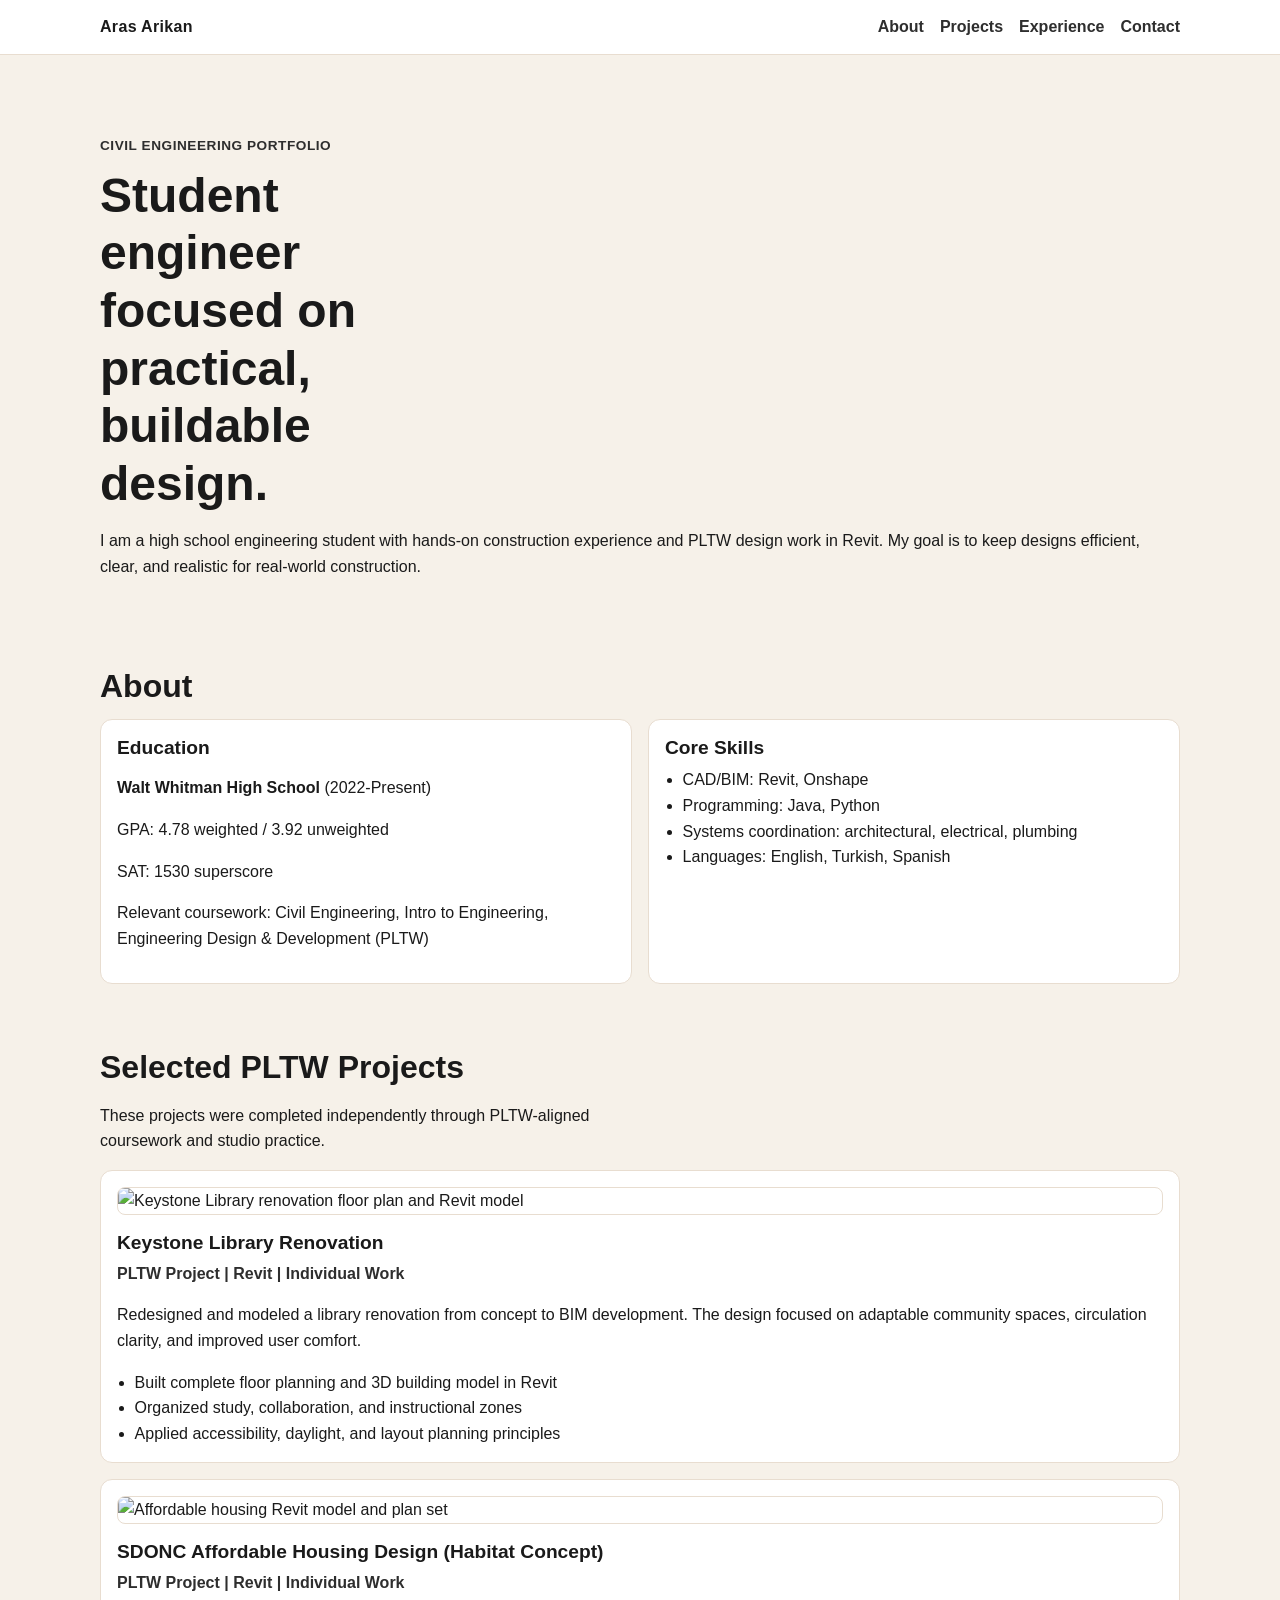
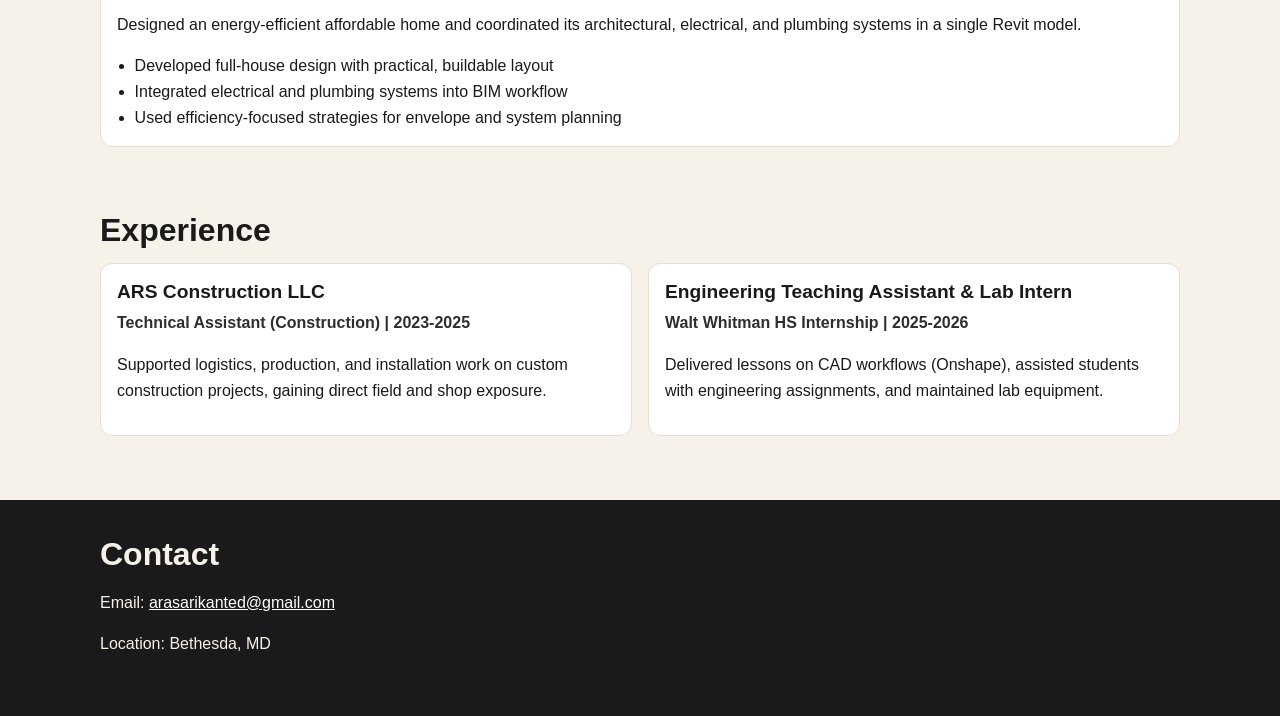
==== index.html @ d99957db "Add files via upload" ====
<!doctype html>
<html lang="en">
  <head>
    <meta charset="UTF-8" />
    <meta name="viewport" content="width=device-width, initial-scale=1.0" />
    <title>Aras Arikan | Civil Engineering Portfolio</title>
    <meta
      name="description"
      content="Civil engineering portfolio of Aras Arikan featuring PLTW design projects, construction experience, and technical skills."
    />
    <link rel="stylesheet" href="styles.css" />
  </head>
  <body>
    <header class="site-header">
      <nav class="nav container">
        <p class="logo">Aras Arikan</p>
        <ul>
          <li><a href="#about">About</a></li>
          <li><a href="#projects">Projects</a></li>
          <li><a href="#experience">Experience</a></li>
          <li><a href="#contact">Contact</a></li>
        </ul>
      </nav>
    </header>

    <main>
      <section class="hero container">
        <p class="eyebrow">Civil Engineering Portfolio</p>
        <h1>Student engineer focused on practical, buildable design.</h1>
        <p>
          I am a high school engineering student with hands-on construction
          experience and PLTW design work in Revit. My goal is to keep designs
          efficient, clear, and realistic for real-world construction.
        </p>
      </section>

      <section id="about" class="section container">
        <h2>About</h2>
        <div class="grid-two">
          <article class="card">
            <h3>Education</h3>
            <p><strong>Walt Whitman High School</strong> (2022-Present)</p>
            <p>GPA: 4.78 weighted / 3.92 unweighted</p>
            <p>SAT: 1530 superscore</p>
            <p>
              Relevant coursework: Civil Engineering, Intro to Engineering,
              Engineering Design &amp; Development (PLTW)
            </p>
          </article>
          <article class="card">
            <h3>Core Skills</h3>
            <ul class="list">
              <li>CAD/BIM: Revit, Onshape</li>
              <li>Programming: Java, Python</li>
              <li>Systems coordination: architectural, electrical, plumbing</li>
              <li>Languages: English, Turkish, Spanish</li>
            </ul>
          </article>
        </div>
      </section>

      <section id="projects" class="section container">
        <h2>Selected PLTW Projects</h2>
        <p class="section-intro">
          These projects were completed independently through PLTW-aligned
          coursework and studio practice.
        </p>

        <article class="project card">
          <div class="project-media">
            <img
              src="https://placehold.co/900x520/f6f1e9/1b1b1b?text=Keystone+Library+Renovation"
              alt="Keystone Library renovation floor plan and Revit model"
            />
          </div>
          <div class="project-body">
            <h3>Keystone Library Renovation</h3>
            <p class="meta">PLTW Project | Revit | Individual Work</p>
            <p>
              Redesigned and modeled a library renovation from concept to BIM
              development. The design focused on adaptable community spaces,
              circulation clarity, and improved user comfort.
            </p>
            <ul class="list">
              <li>Built complete floor planning and 3D building model in Revit</li>
              <li>Organized study, collaboration, and instructional zones</li>
              <li>Applied accessibility, daylight, and layout planning principles</li>
            </ul>
          </div>
        </article>

        <article class="project card">
          <div class="project-media">
            <img
              src="https://placehold.co/900x520/f6f1e9/1b1b1b?text=SDONC+Affordable+Housing+Design"
              alt="Affordable housing Revit model and plan set"
            />
          </div>
          <div class="project-body">
            <h3>SDONC Affordable Housing Design (Habitat Concept)</h3>
            <p class="meta">PLTW Project | Revit | Individual Work</p>
            <p>
              Designed an energy-efficient affordable home and coordinated its
              architectural, electrical, and plumbing systems in a single Revit
              model.
            </p>
            <ul class="list">
              <li>Developed full-house design with practical, buildable layout</li>
              <li>Integrated electrical and plumbing systems into BIM workflow</li>
              <li>Used efficiency-focused strategies for envelope and system planning</li>
            </ul>
          </div>
        </article>
      </section>

      <section id="experience" class="section container">
        <h2>Experience</h2>
        <div class="grid-two">
          <article class="card">
            <h3>ARS Construction LLC</h3>
            <p class="meta">Technical Assistant (Construction) | 2023-2025</p>
            <p>
              Supported logistics, production, and installation work on custom
              construction projects, gaining direct field and shop exposure.
            </p>
          </article>
          <article class="card">
            <h3>Engineering Teaching Assistant &amp; Lab Intern</h3>
            <p class="meta">Walt Whitman HS Internship | 2025-2026</p>
            <p>
              Delivered lessons on CAD workflows (Onshape), assisted students
              with engineering assignments, and maintained lab equipment.
            </p>
          </article>
        </div>
      </section>
    </main>

    <footer id="contact" class="site-footer">
      <div class="container">
        <h2>Contact</h2>
        <p>
          Email:
          <a href="mailto:arasarikanted@gmail.com">arasarikanted@gmail.com</a>
        </p>
        <p>Location: Bethesda, MD</p>
      </div>
    </footer>
  </body>
</html>
---- styles.css ----
:root {
  --beige-100: #f6f1e9;
  --beige-200: #e8ddd0;
  --beige-300: #d2c0ab;
  --ink: #1a1a1a;
  --charcoal: #2e2e2e;
  --white: #ffffff;
}

* {
  box-sizing: border-box;
}

html,
body {
  margin: 0;
  padding: 0;
}

body {
  font-family: "Inter", "Segoe UI", Roboto, Arial, sans-serif;
  line-height: 1.6;
  background: var(--beige-100);
  color: var(--ink);
}

.container {
  width: min(1080px, 92%);
  margin: 0 auto;
}

.site-header {
  background: var(--white);
  border-bottom: 1px solid var(--beige-200);
  position: sticky;
  top: 0;
  z-index: 20;
}

.nav {
  display: flex;
  justify-content: space-between;
  align-items: center;
  gap: 1rem;
  padding: 0.9rem 0;
}

.logo {
  margin: 0;
  font-weight: 700;
  letter-spacing: 0.02em;
}

.nav ul {
  display: flex;
  list-style: none;
  gap: 1rem;
  margin: 0;
  padding: 0;
}

.nav a {
  color: var(--charcoal);
  text-decoration: none;
  font-weight: 600;
}

.nav a:hover {
  text-decoration: underline;
}

.hero {
  padding: 5rem 0 2.5rem;
}

.eyebrow {
  margin: 0;
  color: var(--charcoal);
  font-weight: 700;
  letter-spacing: 0.04em;
  text-transform: uppercase;
  font-size: 0.85rem;
}

h1,
h2,
h3 {
  line-height: 1.2;
  margin-top: 0;
}

h1 {
  font-size: clamp(1.9rem, 4vw, 3rem);
  margin: 0.6rem 0 1rem;
  max-width: 14ch;
}

h2 {
  font-size: clamp(1.4rem, 3vw, 2rem);
  margin-bottom: 0.85rem;
}

h3 {
  font-size: 1.2rem;
  margin-bottom: 0.45rem;
}

.section {
  padding: 2rem 0;
}

.section-intro {
  max-width: 60ch;
}

.grid-two {
  display: grid;
  grid-template-columns: repeat(2, minmax(0, 1fr));
  gap: 1rem;
}

.card {
  background: var(--white);
  border: 1px solid var(--beige-200);
  border-radius: 12px;
  padding: 1rem;
}

.project {
  margin-top: 1rem;
  display: grid;
  gap: 1rem;
}

.project-media img {
  width: 100%;
  border-radius: 8px;
  border: 1px solid var(--beige-200);
  display: block;
}

.meta {
  font-weight: 600;
  color: var(--charcoal);
  margin: 0 0 0.5rem;
}

.list {
  margin: 0.5rem 0 0;
  padding-left: 1.1rem;
}

.site-footer {
  margin-top: 2rem;
  background: var(--ink);
  color: var(--beige-100);
  padding: 2.2rem 0 2.7rem;
}

.site-footer a {
  color: var(--white);
}

@media (max-width: 780px) {
  .nav {
    flex-direction: column;
    align-items: flex-start;
  }

  .grid-two {
    grid-template-columns: 1fr;
  }
}
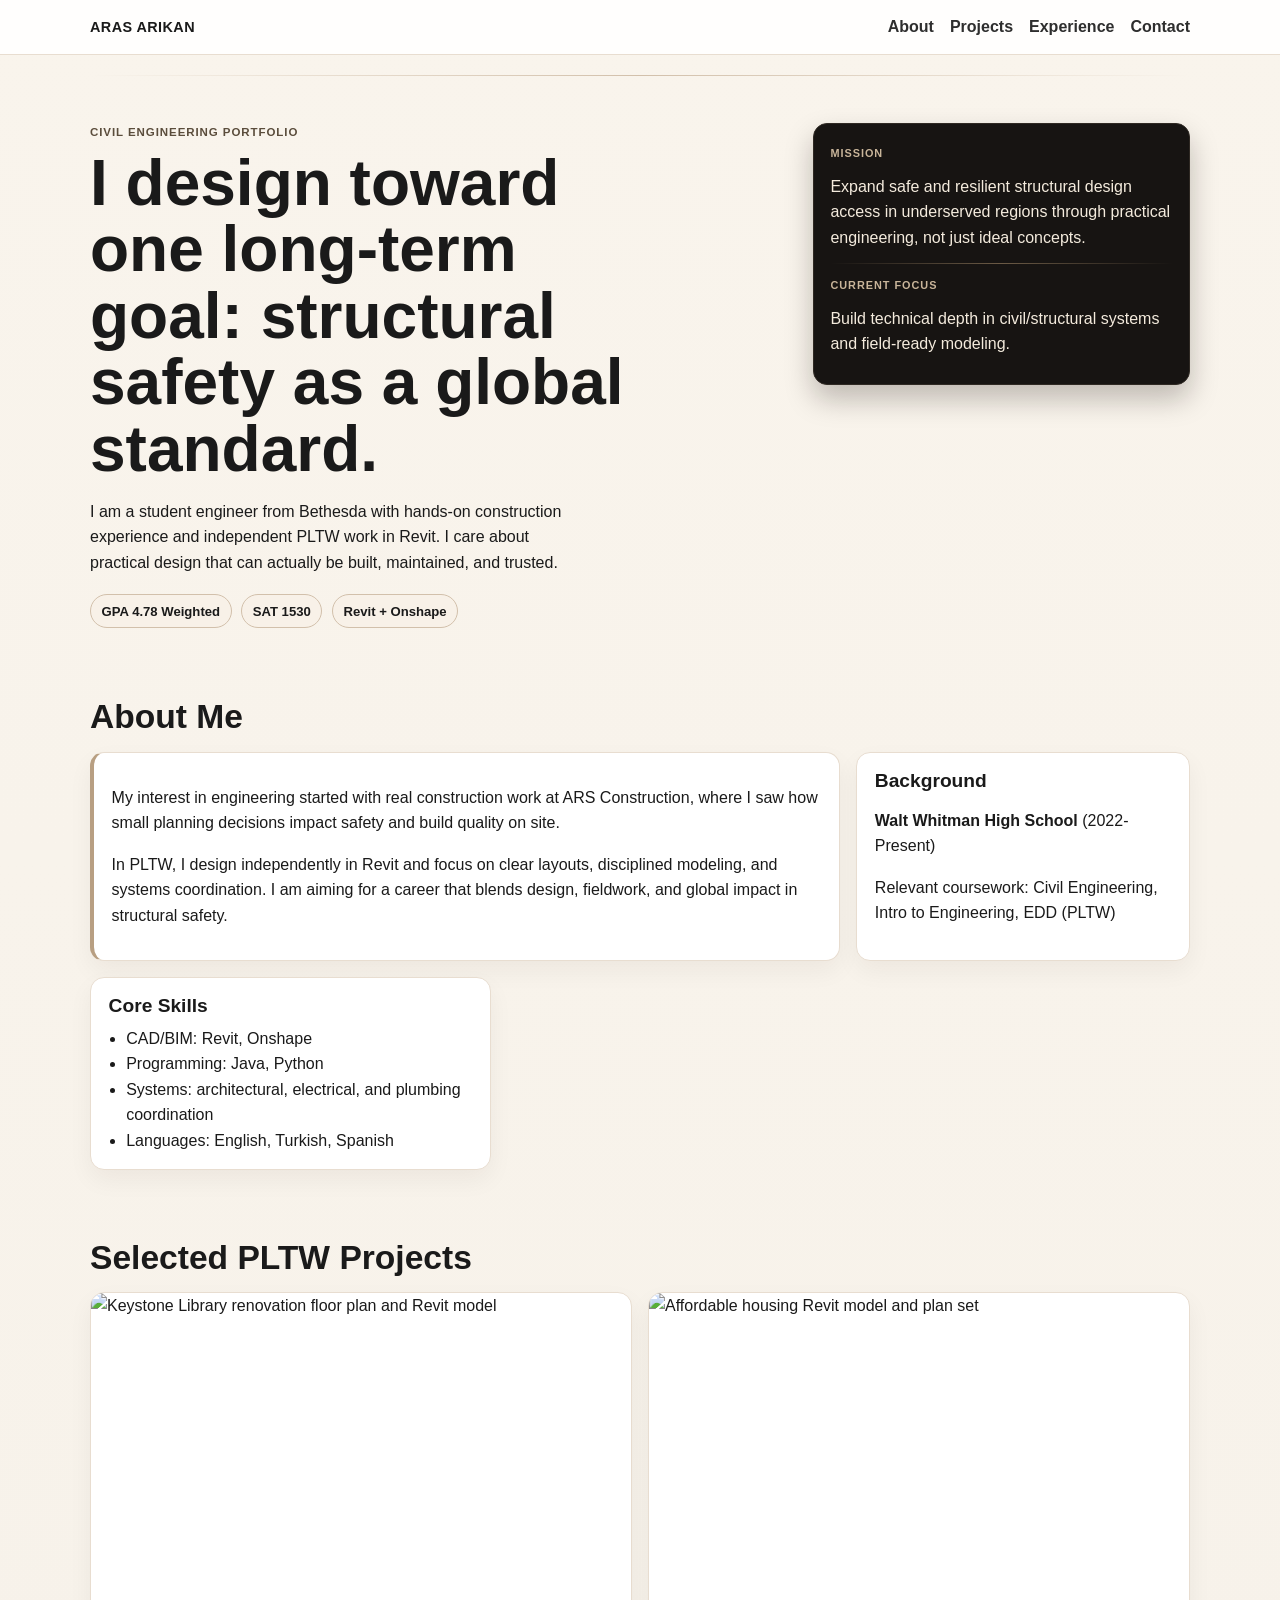
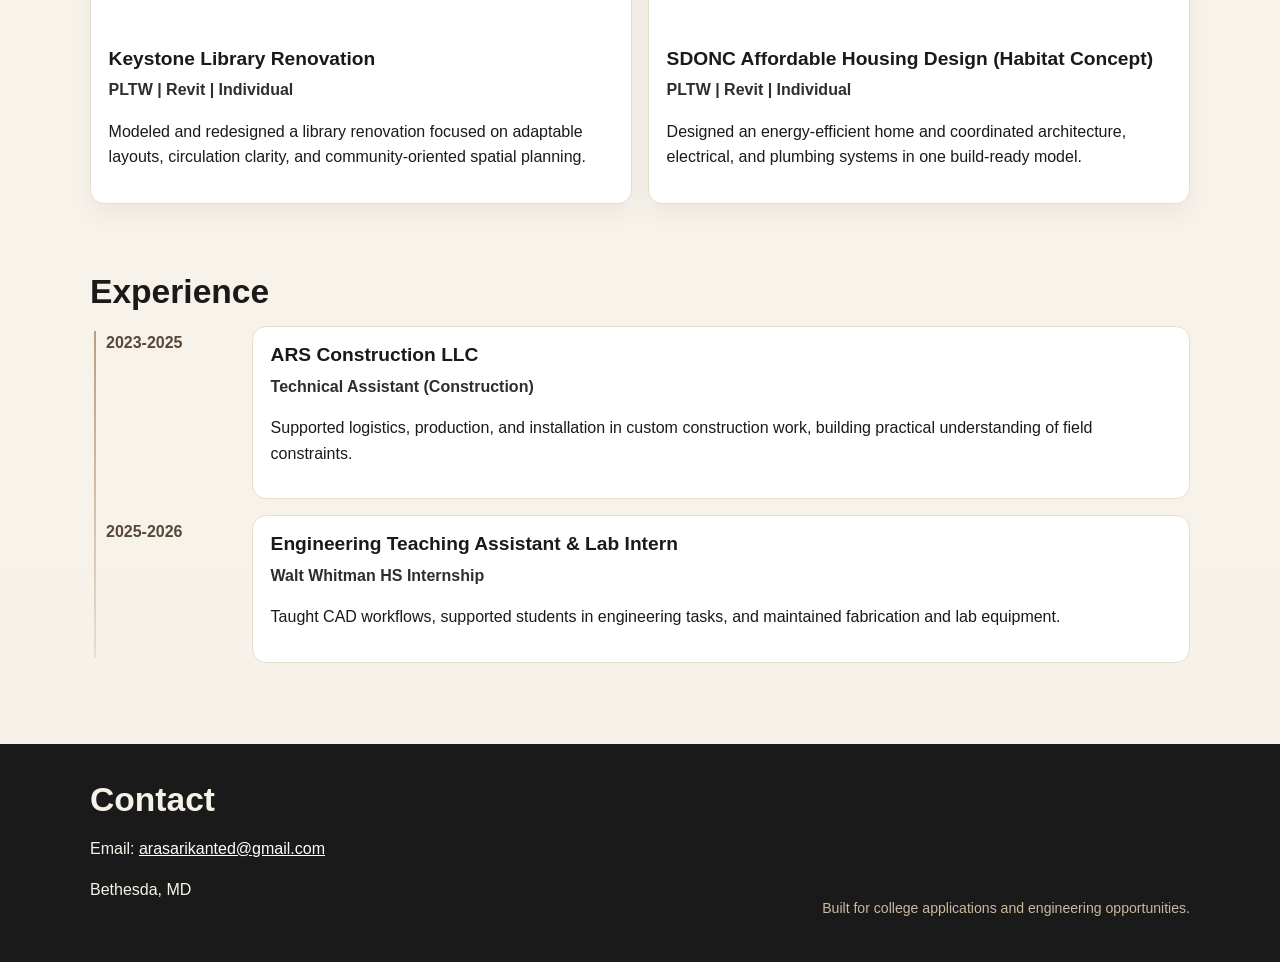
==== commit 94686a60: "Add files via upload" ====
--- a/index.html
+++ b/index.html
@@ -6,7 +6,7 @@
     <title>Aras Arikan | Civil Engineering Portfolio</title>
     <meta
       name="description"
-      content="Civil engineering portfolio of Aras Arikan featuring PLTW design projects, construction experience, and technical skills."
+      content="Civil engineering portfolio of Aras Arikan focused on structural safety, resilient design, and PLTW projects."
     />
     <link rel="stylesheet" href="styles.css" />
   </head>
@@ -25,34 +25,61 @@
 
     <main>
       <section class="hero container">
-        <p class="eyebrow">Civil Engineering Portfolio</p>
-        <h1>Student engineer focused on practical, buildable design.</h1>
-        <p>
-          I am a high school engineering student with hands-on construction
-          experience and PLTW design work in Revit. My goal is to keep designs
-          efficient, clear, and realistic for real-world construction.
-        </p>
+        <div class="hero-grid">
+          <div>
+            <p class="eyebrow">Civil Engineering Portfolio</p>
+            <h1>I design toward one long-term goal: structural safety as a global standard.</h1>
+            <p class="hero-copy">
+              I am a student engineer from Bethesda with hands-on construction
+              experience and independent PLTW work in Revit. I care about
+              practical design that can actually be built, maintained, and trusted.
+            </p>
+            <div class="quick-facts">
+              <span>GPA 4.78 Weighted</span>
+              <span>SAT 1530</span>
+              <span>Revit + Onshape</span>
+            </div>
+          </div>
+          <aside class="mission-panel">
+            <p class="panel-label">Mission</p>
+            <p>
+              Expand safe and resilient structural design access in underserved
+              regions through practical engineering, not just ideal concepts.
+            </p>
+            <div class="mission-line"></div>
+            <p class="panel-label">Current focus</p>
+            <p>Build technical depth in civil/structural systems and field-ready modeling.</p>
+          </aside>
+        </div>
       </section>
 
       <section id="about" class="section container">
-        <h2>About</h2>
-        <div class="grid-two">
+        <h2>About Me</h2>
+        <div class="about-grid">
+          <article class="card about-main">
+            <p>
+              My interest in engineering started with real construction work at
+              ARS Construction, where I saw how small planning decisions impact
+              safety and build quality on site.
+            </p>
+            <p>
+              In PLTW, I design independently in Revit and focus on clear
+              layouts, disciplined modeling, and systems coordination. I am
+              aiming for a career that blends design, fieldwork, and global
+              impact in structural safety.
+            </p>
+          </article>
           <article class="card">
-            <h3>Education</h3>
+            <h3>Background</h3>
             <p><strong>Walt Whitman High School</strong> (2022-Present)</p>
-            <p>GPA: 4.78 weighted / 3.92 unweighted</p>
-            <p>SAT: 1530 superscore</p>
-            <p>
-              Relevant coursework: Civil Engineering, Intro to Engineering,
-              Engineering Design &amp; Development (PLTW)
-            </p>
+            <p>Relevant coursework: Civil Engineering, Intro to Engineering, EDD (PLTW)</p>
           </article>
           <article class="card">
             <h3>Core Skills</h3>
             <ul class="list">
               <li>CAD/BIM: Revit, Onshape</li>
               <li>Programming: Java, Python</li>
-              <li>Systems coordination: architectural, electrical, plumbing</li>
+              <li>Systems: architectural, electrical, and plumbing coordination</li>
               <li>Languages: English, Turkish, Spanish</li>
             </ul>
           </article>
@@ -61,89 +88,80 @@
 
       <section id="projects" class="section container">
         <h2>Selected PLTW Projects</h2>
-        <p class="section-intro">
-          These projects were completed independently through PLTW-aligned
-          coursework and studio practice.
-        </p>
+        <div class="project-grid">
+          <article class="project card">
+            <div class="project-media">
+              <img
+                src="https://placehold.co/900x520/f6f1e9/1b1b1b?text=Keystone+Library+Renovation"
+                alt="Keystone Library renovation floor plan and Revit model"
+              />
+            </div>
+            <div class="project-body">
+              <h3>Keystone Library Renovation</h3>
+              <p class="meta">PLTW | Revit | Individual</p>
+              <p>
+                Modeled and redesigned a library renovation focused on adaptable
+                layouts, circulation clarity, and community-oriented spatial planning.
+              </p>
+            </div>
+          </article>
 
-        <article class="project card">
-          <div class="project-media">
-            <img
-              src="https://placehold.co/900x520/f6f1e9/1b1b1b?text=Keystone+Library+Renovation"
-              alt="Keystone Library renovation floor plan and Revit model"
-            />
-          </div>
-          <div class="project-body">
-            <h3>Keystone Library Renovation</h3>
-            <p class="meta">PLTW Project | Revit | Individual Work</p>
-            <p>
-              Redesigned and modeled a library renovation from concept to BIM
-              development. The design focused on adaptable community spaces,
-              circulation clarity, and improved user comfort.
-            </p>
-            <ul class="list">
-              <li>Built complete floor planning and 3D building model in Revit</li>
-              <li>Organized study, collaboration, and instructional zones</li>
-              <li>Applied accessibility, daylight, and layout planning principles</li>
-            </ul>
-          </div>
-        </article>
-
-        <article class="project card">
-          <div class="project-media">
-            <img
-              src="https://placehold.co/900x520/f6f1e9/1b1b1b?text=SDONC+Affordable+Housing+Design"
-              alt="Affordable housing Revit model and plan set"
-            />
-          </div>
-          <div class="project-body">
-            <h3>SDONC Affordable Housing Design (Habitat Concept)</h3>
-            <p class="meta">PLTW Project | Revit | Individual Work</p>
-            <p>
-              Designed an energy-efficient affordable home and coordinated its
-              architectural, electrical, and plumbing systems in a single Revit
-              model.
-            </p>
-            <ul class="list">
-              <li>Developed full-house design with practical, buildable layout</li>
-              <li>Integrated electrical and plumbing systems into BIM workflow</li>
-              <li>Used efficiency-focused strategies for envelope and system planning</li>
-            </ul>
-          </div>
-        </article>
+          <article class="project card">
+            <div class="project-media">
+              <img
+                src="https://placehold.co/900x520/f6f1e9/1b1b1b?text=SDONC+Affordable+Housing+Design"
+                alt="Affordable housing Revit model and plan set"
+              />
+            </div>
+            <div class="project-body">
+              <h3>SDONC Affordable Housing Design (Habitat Concept)</h3>
+              <p class="meta">PLTW | Revit | Individual</p>
+              <p>
+                Designed an energy-efficient home and coordinated architecture,
+                electrical, and plumbing systems in one build-ready model.
+              </p>
+            </div>
+          </article>
+        </div>
       </section>
 
       <section id="experience" class="section container">
         <h2>Experience</h2>
-        <div class="grid-two">
-          <article class="card">
-            <h3>ARS Construction LLC</h3>
-            <p class="meta">Technical Assistant (Construction) | 2023-2025</p>
-            <p>
-              Supported logistics, production, and installation work on custom
-              construction projects, gaining direct field and shop exposure.
-            </p>
+        <div class="timeline">
+          <article class="timeline-item">
+            <p class="timeline-date">2023-2025</p>
+            <div class="timeline-card">
+              <h3>ARS Construction LLC</h3>
+              <p class="meta">Technical Assistant (Construction)</p>
+              <p>
+                Supported logistics, production, and installation in custom
+                construction work, building practical understanding of field constraints.
+              </p>
+            </div>
           </article>
-          <article class="card">
-            <h3>Engineering Teaching Assistant &amp; Lab Intern</h3>
-            <p class="meta">Walt Whitman HS Internship | 2025-2026</p>
-            <p>
-              Delivered lessons on CAD workflows (Onshape), assisted students
-              with engineering assignments, and maintained lab equipment.
-            </p>
+          <article class="timeline-item">
+            <p class="timeline-date">2025-2026</p>
+            <div class="timeline-card">
+              <h3>Engineering Teaching Assistant &amp; Lab Intern</h3>
+              <p class="meta">Walt Whitman HS Internship</p>
+              <p>
+                Taught CAD workflows, supported students in engineering tasks,
+                and maintained fabrication and lab equipment.
+              </p>
+            </div>
           </article>
         </div>
       </section>
     </main>
 
     <footer id="contact" class="site-footer">
-      <div class="container">
-        <h2>Contact</h2>
-        <p>
-          Email:
-          <a href="mailto:arasarikanted@gmail.com">arasarikanted@gmail.com</a>
-        </p>
-        <p>Location: Bethesda, MD</p>
+      <div class="container footer-row">
+        <div>
+          <h2>Contact</h2>
+          <p>Email: <a href="mailto:arasarikanted@gmail.com">arasarikanted@gmail.com</a></p>
+          <p>Bethesda, MD</p>
+        </div>
+        <p class="footer-note">Built for college applications and engineering opportunities.</p>
       </div>
     </footer>
   </body>
--- a/styles.css
+++ b/styles.css
@@ -2,6 +2,7 @@
   --beige-100: #f6f1e9;
   --beige-200: #e8ddd0;
   --beige-300: #d2c0ab;
+  --beige-400: #b89f82;
   --ink: #1a1a1a;
   --charcoal: #2e2e2e;
   --white: #ffffff;
@@ -20,18 +21,19 @@
 body {
   font-family: "Inter", "Segoe UI", Roboto, Arial, sans-serif;
   line-height: 1.6;
-  background: var(--beige-100);
+  background: linear-gradient(180deg, #f9f4ec 0%, var(--beige-100) 100%);
   color: var(--ink);
 }
 
 .container {
-  width: min(1080px, 92%);
+  width: min(1100px, 92%);
   margin: 0 auto;
 }
 
 .site-header {
-  background: var(--white);
+  background: rgba(255, 255, 255, 0.88);
   border-bottom: 1px solid var(--beige-200);
+  backdrop-filter: blur(8px);
   position: sticky;
   top: 0;
   z-index: 20;
@@ -48,7 +50,9 @@
 .logo {
   margin: 0;
   font-weight: 700;
-  letter-spacing: 0.02em;
+  letter-spacing: 0.03em;
+  text-transform: uppercase;
+  font-size: 0.9rem;
 }
 
 .nav ul {
@@ -70,16 +74,33 @@
 }
 
 .hero {
-  padding: 5rem 0 2.5rem;
+  padding: 4.2rem 0 2.2rem;
+  position: relative;
+}
+
+.hero-grid {
+  display: grid;
+  grid-template-columns: 1.3fr 0.7fr;
+  gap: 1.5rem;
+  align-items: start;
+}
+
+.hero::before {
+  content: "";
+  position: absolute;
+  inset: 1.2rem 0 auto;
+  height: 1px;
+  background: linear-gradient(to right, transparent, var(--beige-300), transparent);
+  pointer-events: none;
 }
 
 .eyebrow {
   margin: 0;
-  color: var(--charcoal);
+  color: #5b4d3c;
   font-weight: 700;
-  letter-spacing: 0.04em;
+  letter-spacing: 0.08em;
   text-transform: uppercase;
-  font-size: 0.85rem;
+  font-size: 0.72rem;
 }
 
 h1,
@@ -90,14 +111,15 @@
 }
 
 h1 {
-  font-size: clamp(1.9rem, 4vw, 3rem);
-  margin: 0.6rem 0 1rem;
-  max-width: 14ch;
+  font-size: clamp(2rem, 5.4vw, 4rem);
+  margin: 0.55rem 0 1rem;
+  max-width: 16ch;
+  line-height: 1.04;
 }
 
 h2 {
-  font-size: clamp(1.4rem, 3vw, 2rem);
-  margin-bottom: 0.85rem;
+  font-size: clamp(1.5rem, 3vw, 2.1rem);
+  margin-bottom: 0.9rem;
 }
 
 h3 {
@@ -105,38 +127,109 @@
   margin-bottom: 0.45rem;
 }
 
+.hero-copy {
+  max-width: 56ch;
+}
+
+.quick-facts {
+  display: flex;
+  gap: 0.6rem;
+  flex-wrap: wrap;
+  margin-top: 1.2rem;
+}
+
+.quick-facts span {
+  border: 1px solid var(--beige-300);
+  background: #f8f1e8;
+  border-radius: 999px;
+  padding: 0.33rem 0.66rem;
+  font-size: 0.82rem;
+  font-weight: 600;
+}
+
+.mission-panel {
+  background: #171412;
+  color: #f4ebdd;
+  border-radius: 14px;
+  padding: 1rem;
+  border: 1px solid #2f2923;
+  box-shadow: 0 14px 28px rgba(20, 10, 6, 0.25);
+}
+
+.panel-label {
+  text-transform: uppercase;
+  letter-spacing: 0.09em;
+  font-size: 0.68rem;
+  color: #c9b59a;
+  margin: 0;
+  font-weight: 700;
+}
+
+.mission-panel p {
+  margin: 0.35rem 0 0.7rem;
+}
+
+.mission-line {
+  height: 1px;
+  margin: 0.8rem 0;
+  background: linear-gradient(to right, transparent, #6b5a45, transparent);
+}
+
 .section {
-  padding: 2rem 0;
+  padding: 2.1rem 0;
 }
 
 .section-intro {
   max-width: 60ch;
 }
 
-.grid-two {
+.about-grid {
   display: grid;
-  grid-template-columns: repeat(2, minmax(0, 1fr));
+  grid-template-columns: 1.2fr 1fr 1fr;
   gap: 1rem;
 }
 
 .card {
   background: var(--white);
   border: 1px solid var(--beige-200);
-  border-radius: 12px;
-  padding: 1rem;
+  border-radius: 14px;
+  padding: 1rem 1.1rem;
+  box-shadow: 0 10px 24px rgba(35, 22, 10, 0.05);
+}
+
+.about-main {
+  grid-column: span 2;
+  border-left: 4px solid var(--beige-400);
+}
+
+.project-grid {
+  display: grid;
+  grid-template-columns: repeat(2, minmax(0, 1fr));
+  gap: 1rem;
 }
 
 .project {
-  margin-top: 1rem;
-  display: grid;
-  gap: 1rem;
+  padding: 0;
+  overflow: hidden;
+  transition: transform 0.22s ease, box-shadow 0.22s ease;
+}
+
+.project:hover {
+  transform: translateY(-4px);
+  box-shadow: 0 14px 28px rgba(30, 15, 8, 0.12);
 }
 
 .project-media img {
   width: 100%;
-  border-radius: 8px;
-  border: 1px solid var(--beige-200);
+  border-radius: 0;
+  border: 0;
+  aspect-ratio: 16 / 10;
+  object-fit: cover;
   display: block;
+}
+
+.project-body {
+  padding: 1rem 1.1rem 1.1rem;
 }
 
 .meta {
@@ -148,6 +241,41 @@
 .list {
   margin: 0.5rem 0 0;
   padding-left: 1.1rem;
+}
+
+.timeline {
+  position: relative;
+  padding-left: 1rem;
+}
+
+.timeline::before {
+  content: "";
+  position: absolute;
+  left: 0.25rem;
+  top: 0.3rem;
+  bottom: 0.3rem;
+  width: 2px;
+  background: linear-gradient(to bottom, var(--beige-400), var(--beige-200));
+}
+
+.timeline-item {
+  display: grid;
+  grid-template-columns: 130px 1fr;
+  gap: 1rem;
+  margin-bottom: 1rem;
+}
+
+.timeline-date {
+  margin: 0.2rem 0 0;
+  font-weight: 700;
+  color: #584837;
+}
+
+.timeline-card {
+  background: var(--white);
+  border: 1px solid var(--beige-200);
+  border-radius: 14px;
+  padding: 1rem 1.1rem;
 }
 
 .site-footer {
@@ -161,13 +289,45 @@
   color: var(--white);
 }
 
+.footer-row {
+  display: flex;
+  justify-content: space-between;
+  gap: 1rem;
+  align-items: end;
+}
+
+.footer-note {
+  color: #cbb89f;
+  margin: 0;
+  font-size: 0.88rem;
+}
+
 @media (max-width: 780px) {
   .nav {
     flex-direction: column;
     align-items: flex-start;
   }
 
-  .grid-two {
+  .hero-grid {
     grid-template-columns: 1fr;
   }
-}
+
+  .about-grid,
+  .project-grid {
+    grid-template-columns: 1fr;
+  }
+
+  .about-main {
+    grid-column: span 1;
+  }
+
+  .timeline-item {
+    grid-template-columns: 1fr;
+    gap: 0.5rem;
+  }
+
+  .footer-row {
+    flex-direction: column;
+    align-items: flex-start;
+  }
+}
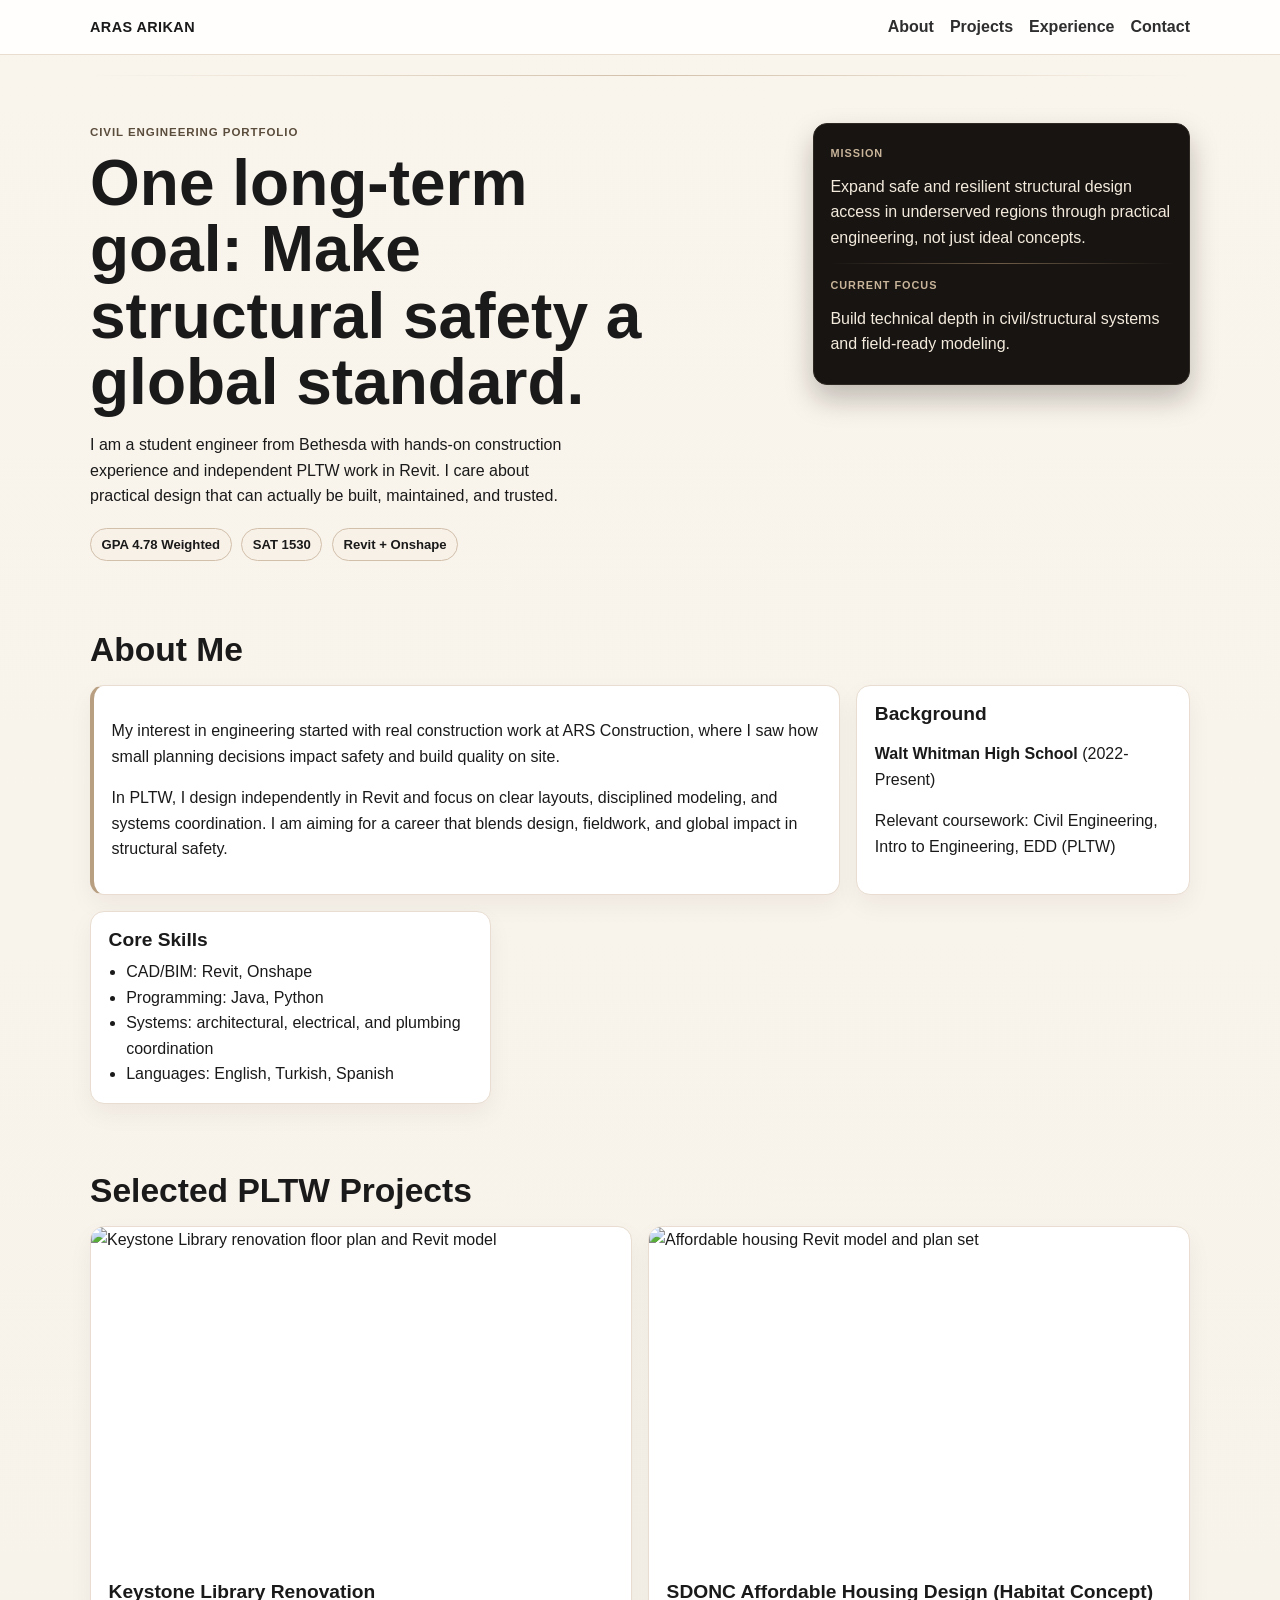
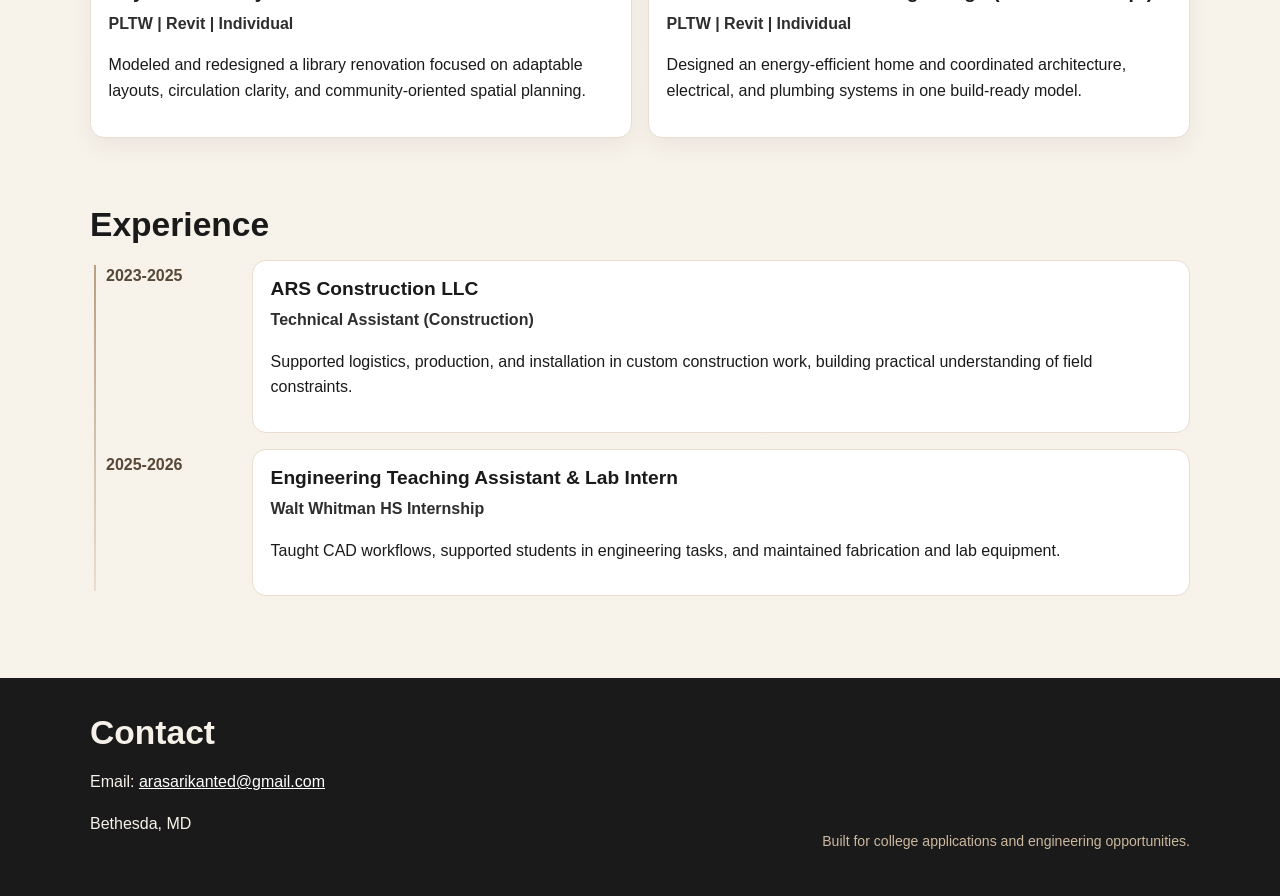
==== commit 7dbbdf5b: "Update index.html" ====
--- a/index.html
+++ b/index.html
@@ -28,7 +28,7 @@
         <div class="hero-grid">
           <div>
             <p class="eyebrow">Civil Engineering Portfolio</p>
-            <h1>I design toward one long-term goal: structural safety as a global standard.</h1>
+            <h1>One long-term goal: Make structural safety a global standard.</h1>
             <p class="hero-copy">
               I am a student engineer from Bethesda with hands-on construction
               experience and independent PLTW work in Revit. I care about
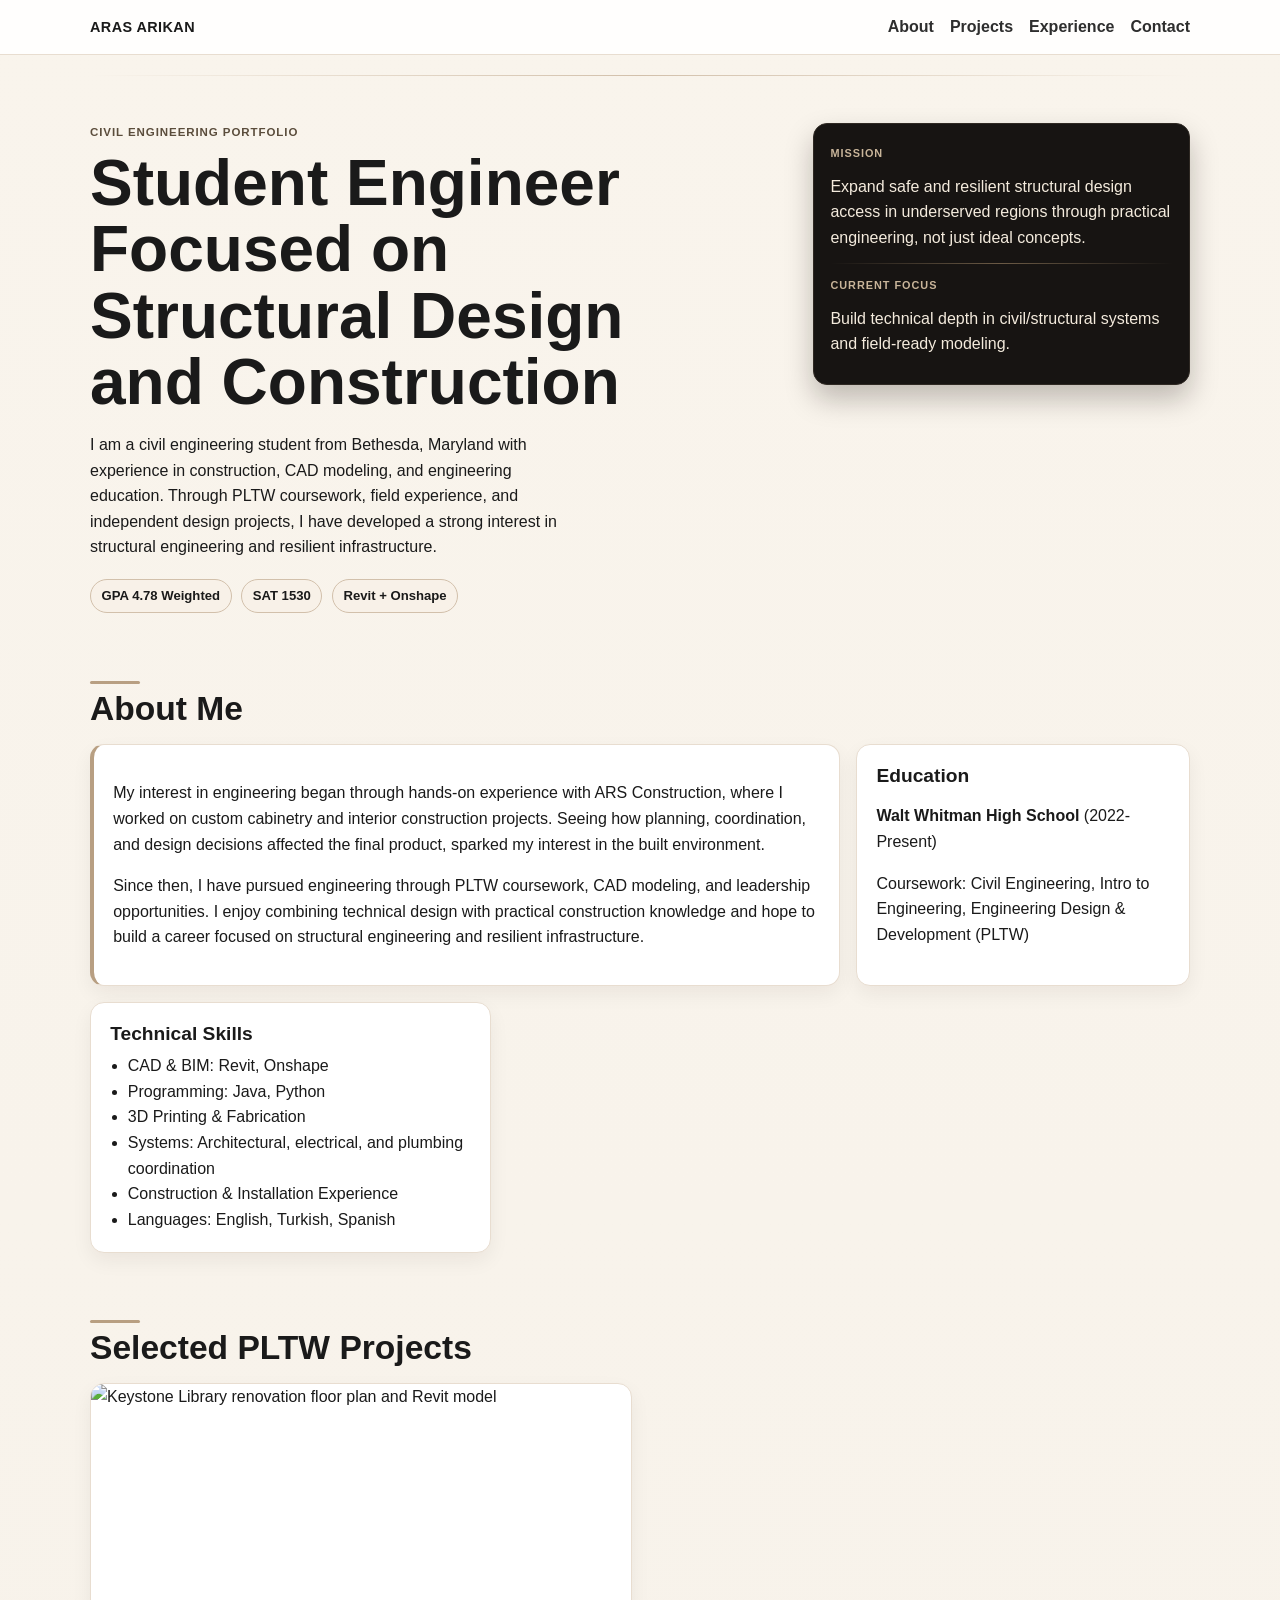
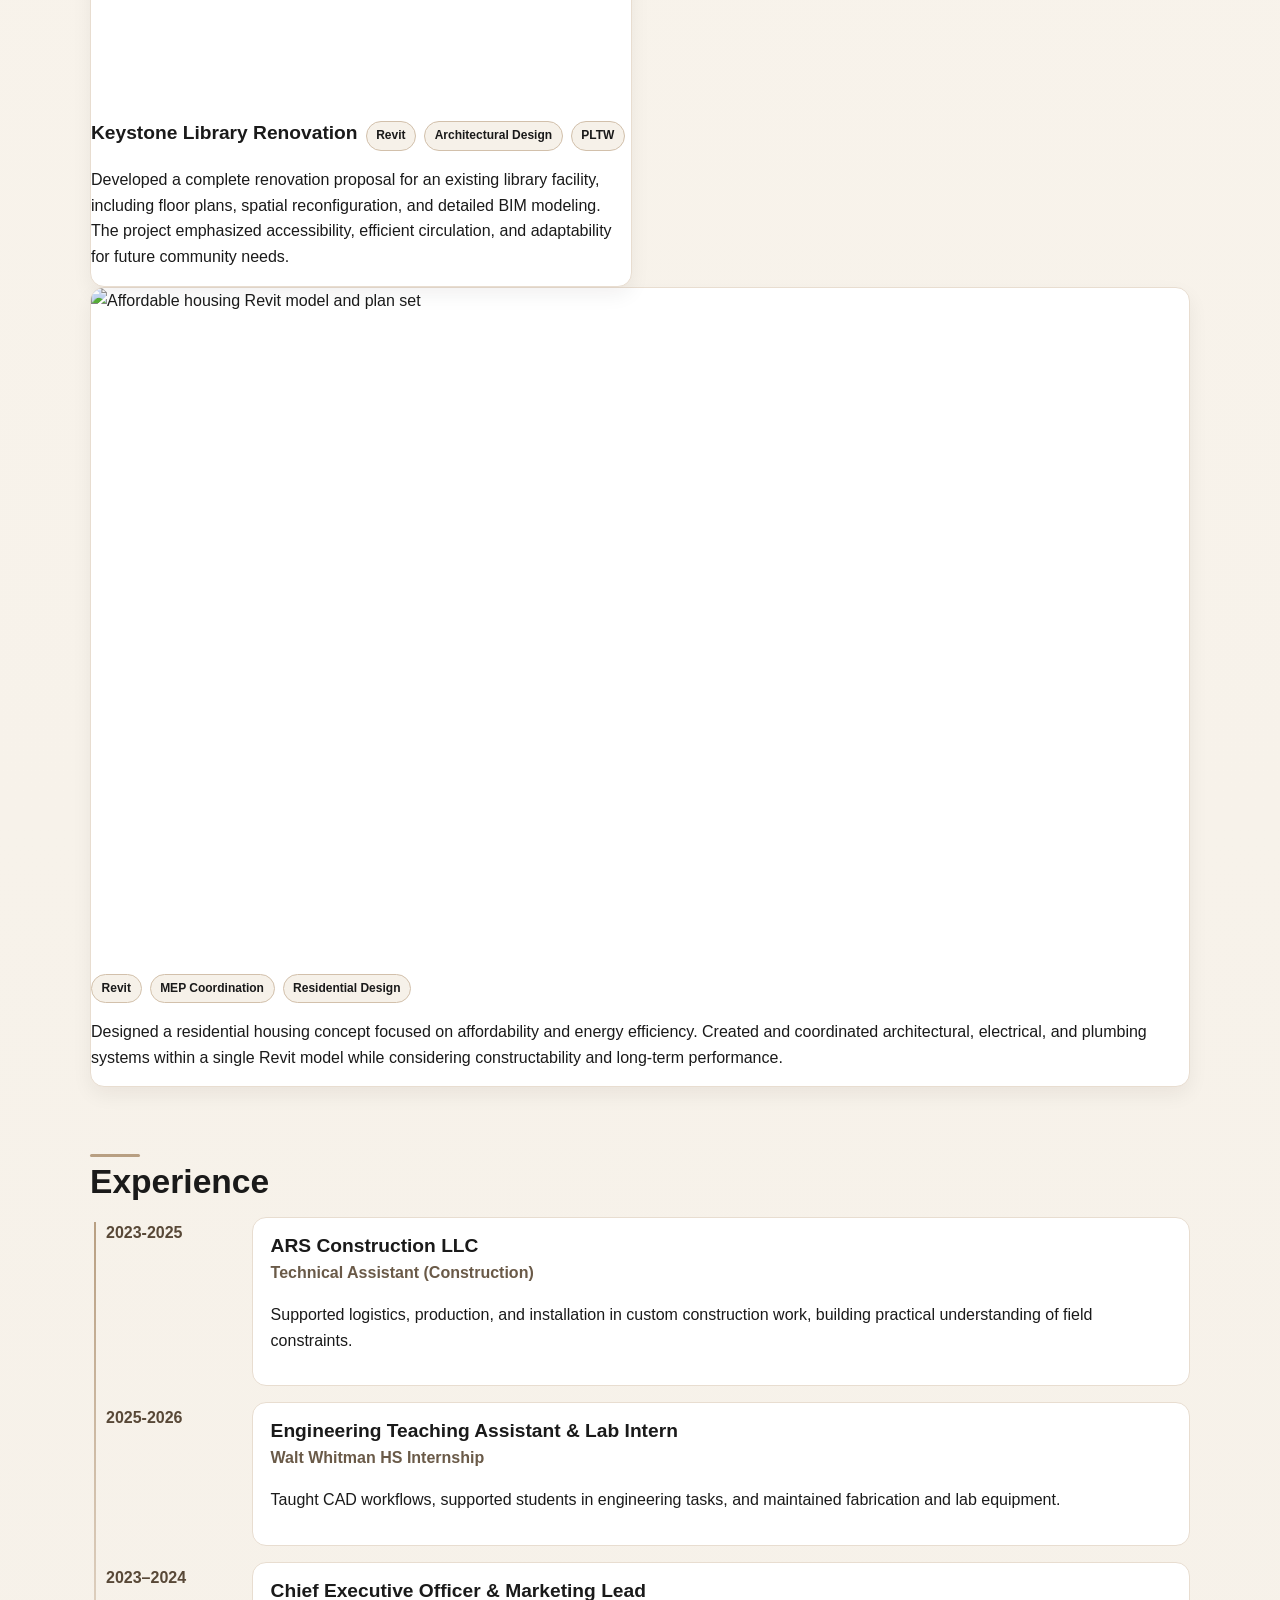
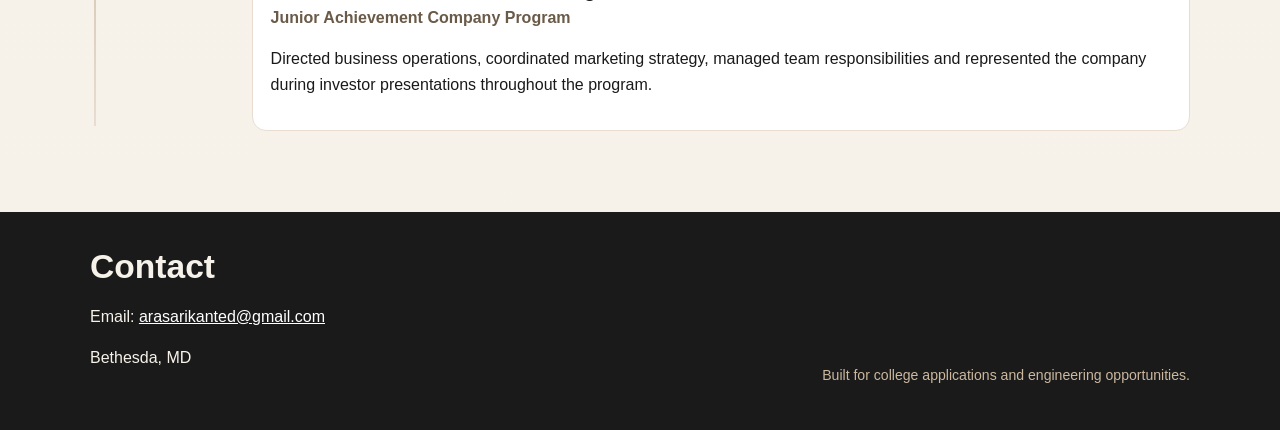
==== commit db4e0e6e: "Update index.html" ====
--- a/index.html
+++ b/index.html
@@ -28,11 +28,12 @@
         <div class="hero-grid">
           <div>
             <p class="eyebrow">Civil Engineering Portfolio</p>
-            <h1>One long-term goal: Make structural safety a global standard.</h1>
+            <h1>Student Engineer Focused on Structural Design and Construction</h1>
             <p class="hero-copy">
-              I am a student engineer from Bethesda with hands-on construction
-              experience and independent PLTW work in Revit. I care about
-              practical design that can actually be built, maintained, and trusted.
+              I am a civil engineering student from Bethesda, Maryland with experience in
+              construction, CAD modeling, and engineering education. Through PLTW coursework,
+              field experience, and independent design projects, I have developed a strong
+              interest in structural engineering and resilient infrastructure.
             </p>
             <div class="quick-facts">
               <span>GPA 4.78 Weighted</span>
@@ -58,28 +59,32 @@
         <div class="about-grid">
           <article class="card about-main">
             <p>
-              My interest in engineering started with real construction work at
-              ARS Construction, where I saw how small planning decisions impact
-              safety and build quality on site.
+              My interest in engineering began through hands-on experience with
+              ARS Construction, where I worked on custom cabinetry and interior
+              construction projects. Seeing how planning, coordination, and design
+              decisions affected the final product, sparked my interest in the built
+              environment.
             </p>
             <p>
-              In PLTW, I design independently in Revit and focus on clear
-              layouts, disciplined modeling, and systems coordination. I am
-              aiming for a career that blends design, fieldwork, and global
-              impact in structural safety.
+              Since then, I have pursued engineering through PLTW coursework,
+              CAD modeling, and leadership opportunities. I enjoy combining technical
+              design with practical construction knowledge and hope to build a career
+              focused on structural engineering and resilient infrastructure.
             </p>
           </article>
           <article class="card">
-            <h3>Background</h3>
+            <h3>Education</h3>
             <p><strong>Walt Whitman High School</strong> (2022-Present)</p>
-            <p>Relevant coursework: Civil Engineering, Intro to Engineering, EDD (PLTW)</p>
+            <p>Coursework: Civil Engineering, Intro to Engineering, Engineering Design & Development (PLTW)</p>
           </article>
           <article class="card">
-            <h3>Core Skills</h3>
+            <h3>Technical Skills</h3>
             <ul class="list">
-              <li>CAD/BIM: Revit, Onshape</li>
+              <li>CAD & BIM: Revit, Onshape</li>
               <li>Programming: Java, Python</li>
-              <li>Systems: architectural, electrical, and plumbing coordination</li>
+              <li>3D Printing & Fabrication</li>
+              <li>Systems: Architectural, electrical, and plumbing coordination</li>
+              <li>Construction & Installation Experience</li>
               <li>Languages: English, Turkish, Spanish</li>
             </ul>
           </article>
@@ -96,12 +101,17 @@
                 alt="Keystone Library renovation floor plan and Revit model"
               />
             </div>
-            <div class="project-body">
+            <div class="project-tags">
               <h3>Keystone Library Renovation</h3>
-              <p class="meta">PLTW | Revit | Individual</p>
+              <span>Revit</span>
+              <span>Architectural Design</span>
+              <span>PLTW</span>
+            </div>
               <p>
-                Modeled and redesigned a library renovation focused on adaptable
-                layouts, circulation clarity, and community-oriented spatial planning.
+                Developed a complete renovation proposal for an existing library facility,
+                including floor plans, spatial reconfiguration, and detailed BIM modeling.
+                The project emphasized accessibility, efficient circulation, and adaptability
+                for future community needs.
               </p>
             </div>
           </article>
@@ -113,12 +123,16 @@
                 alt="Affordable housing Revit model and plan set"
               />
             </div>
-            <div class="project-body">
-              <h3>SDONC Affordable Housing Design (Habitat Concept)</h3>
-              <p class="meta">PLTW | Revit | Individual</p>
+            <div class="project-tags">
+              <span>Revit</span>
+              <span>MEP Coordination</span>
+              <span>Residential Design</span>
+              </div>
               <p>
-                Designed an energy-efficient home and coordinated architecture,
-                electrical, and plumbing systems in one build-ready model.
+                Designed a residential housing concept focused on affordability and energy
+                efficiency. Created and coordinated architectural, electrical, and plumbing
+                systems within a single Revit model while considering constructability and
+                long-term performance.
               </p>
             </div>
           </article>
@@ -150,6 +164,19 @@
               </p>
             </div>
           </article>
+          <article class="timeline-item">
+      <p class="timeline-date">2023–2024</p>
+
+      <div class="timeline-card">
+        <h3>Chief Executive Officer & Marketing Lead</h3>
+        <p class="meta">Junior Achievement Company Program</p>
+        <p>
+          Directed business operations, coordinated marketing strategy,
+          managed team responsibilities and represented the company
+          during investor presentations throughout the program.
+        </p>
+      </div>
+    </article>
         </div>
       </section>
     </main>
--- a/styles.css
+++ b/styles.css
@@ -179,6 +179,22 @@
   padding: 2.1rem 0;
 }
 
+.section h2 {
+  position: relative;
+  padding-top: 0.5rem;
+}
+
+.section h2::before {
+  content: "";
+  position: absolute;
+  top: 0;
+  left: 0;
+  width: 50px;
+  height: 3px;
+  background: var(--beige-400);
+  border-radius: 999px;
+}
+
 .section-intro {
   max-width: 60ch;
 }
@@ -193,8 +209,13 @@
   background: var(--white);
   border: 1px solid var(--beige-200);
   border-radius: 14px;
-  padding: 1rem 1.1rem;
-  box-shadow: 0 10px 24px rgba(35, 22, 10, 0.05);
+  padding: 1.2rem;
+  box-shadow: 0 8px 20px rgba(35, 22, 10, 0.06);
+  transition: transform 0.2s ease;
+}
+
+.card:hover {
+  transform: translateY(-2px);
 }
 
 .about-main {
@@ -331,3 +352,27 @@
     align-items: flex-start;
   }
 }
+
+.project-tags {
+  display: flex;
+  gap: 0.5rem;
+  flex-wrap: wrap;
+  margin-bottom: 0.8rem;
+}
+
+.project-tags span {
+  background: #f6f1e9;
+  border: 1px solid var(--beige-300);
+  border-radius: 999px;
+  padding: 0.25rem 0.6rem;
+  font-size: 0.75rem;
+  font-weight: 600;
+}
+
+.timeline-card h3 {
+  margin-bottom: 0.2rem;
+}
+
+.timeline-card .meta {
+  color: #6a5a48;
+}
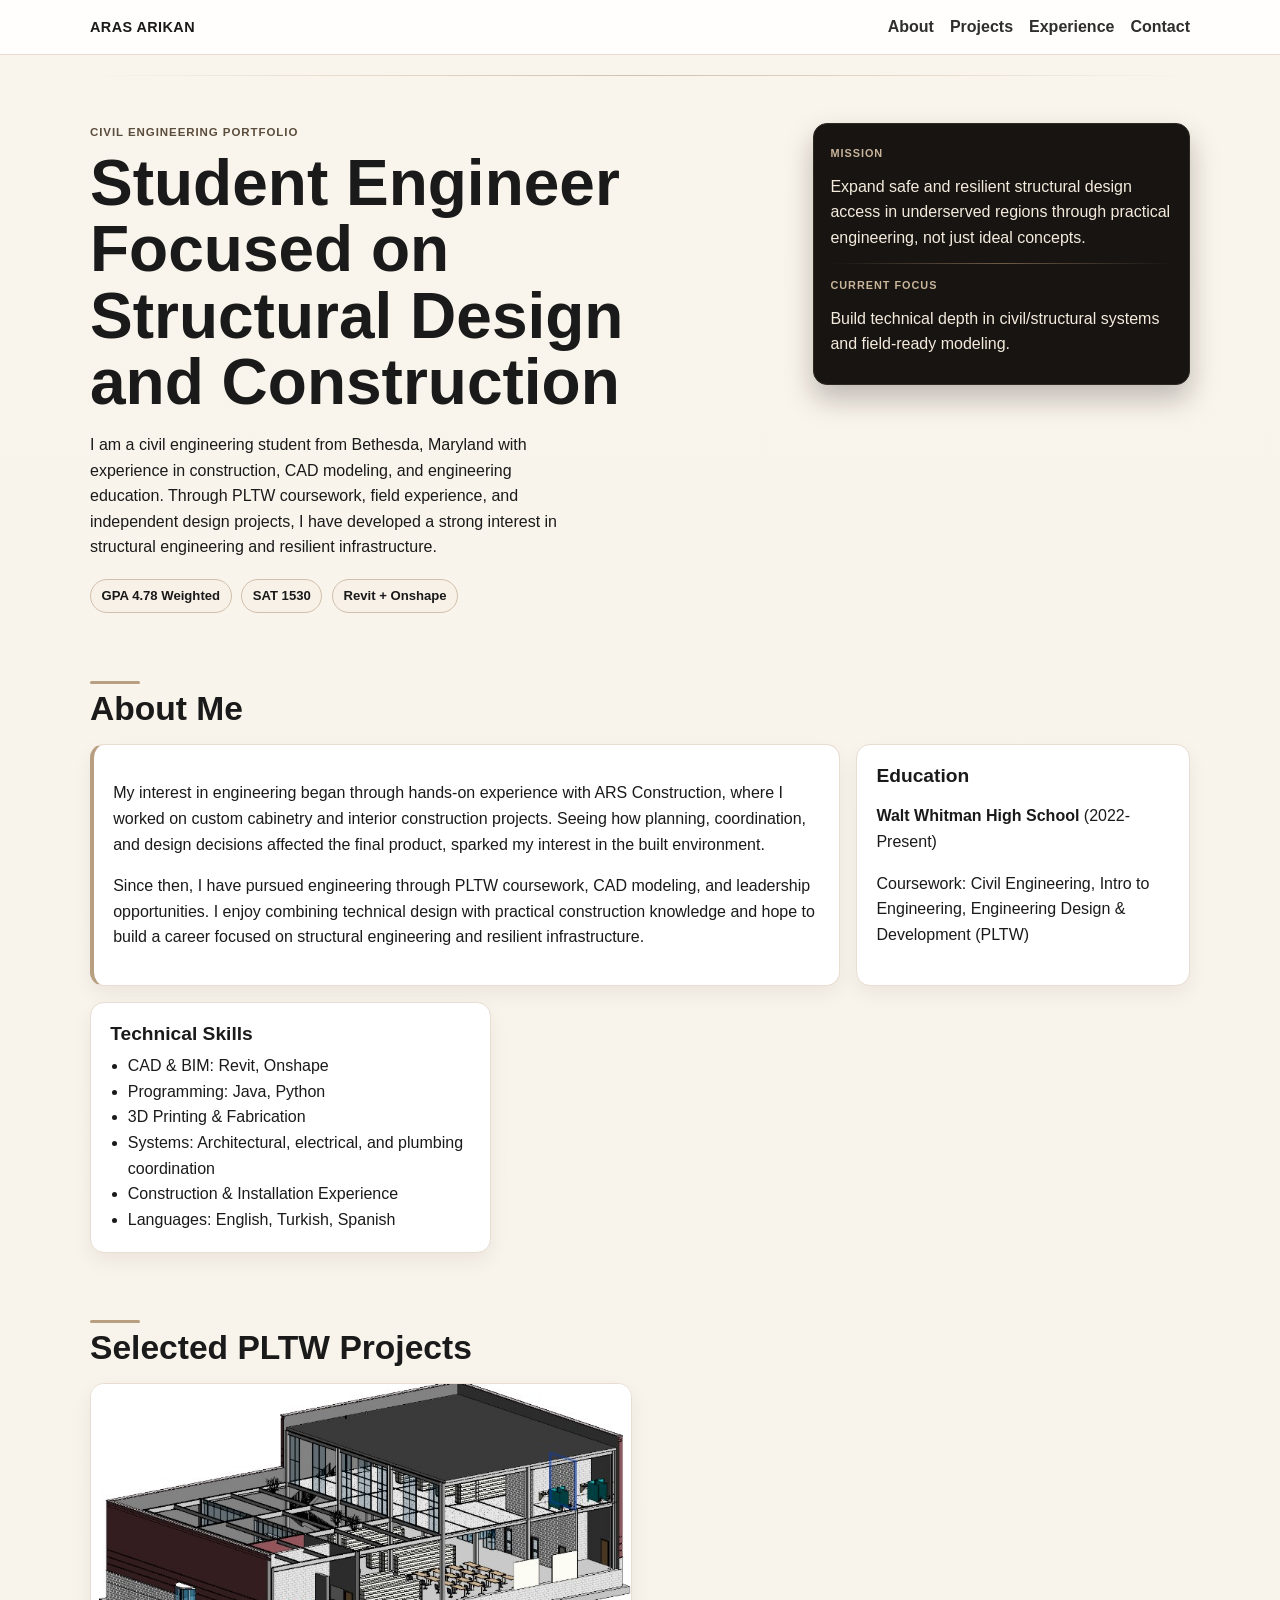
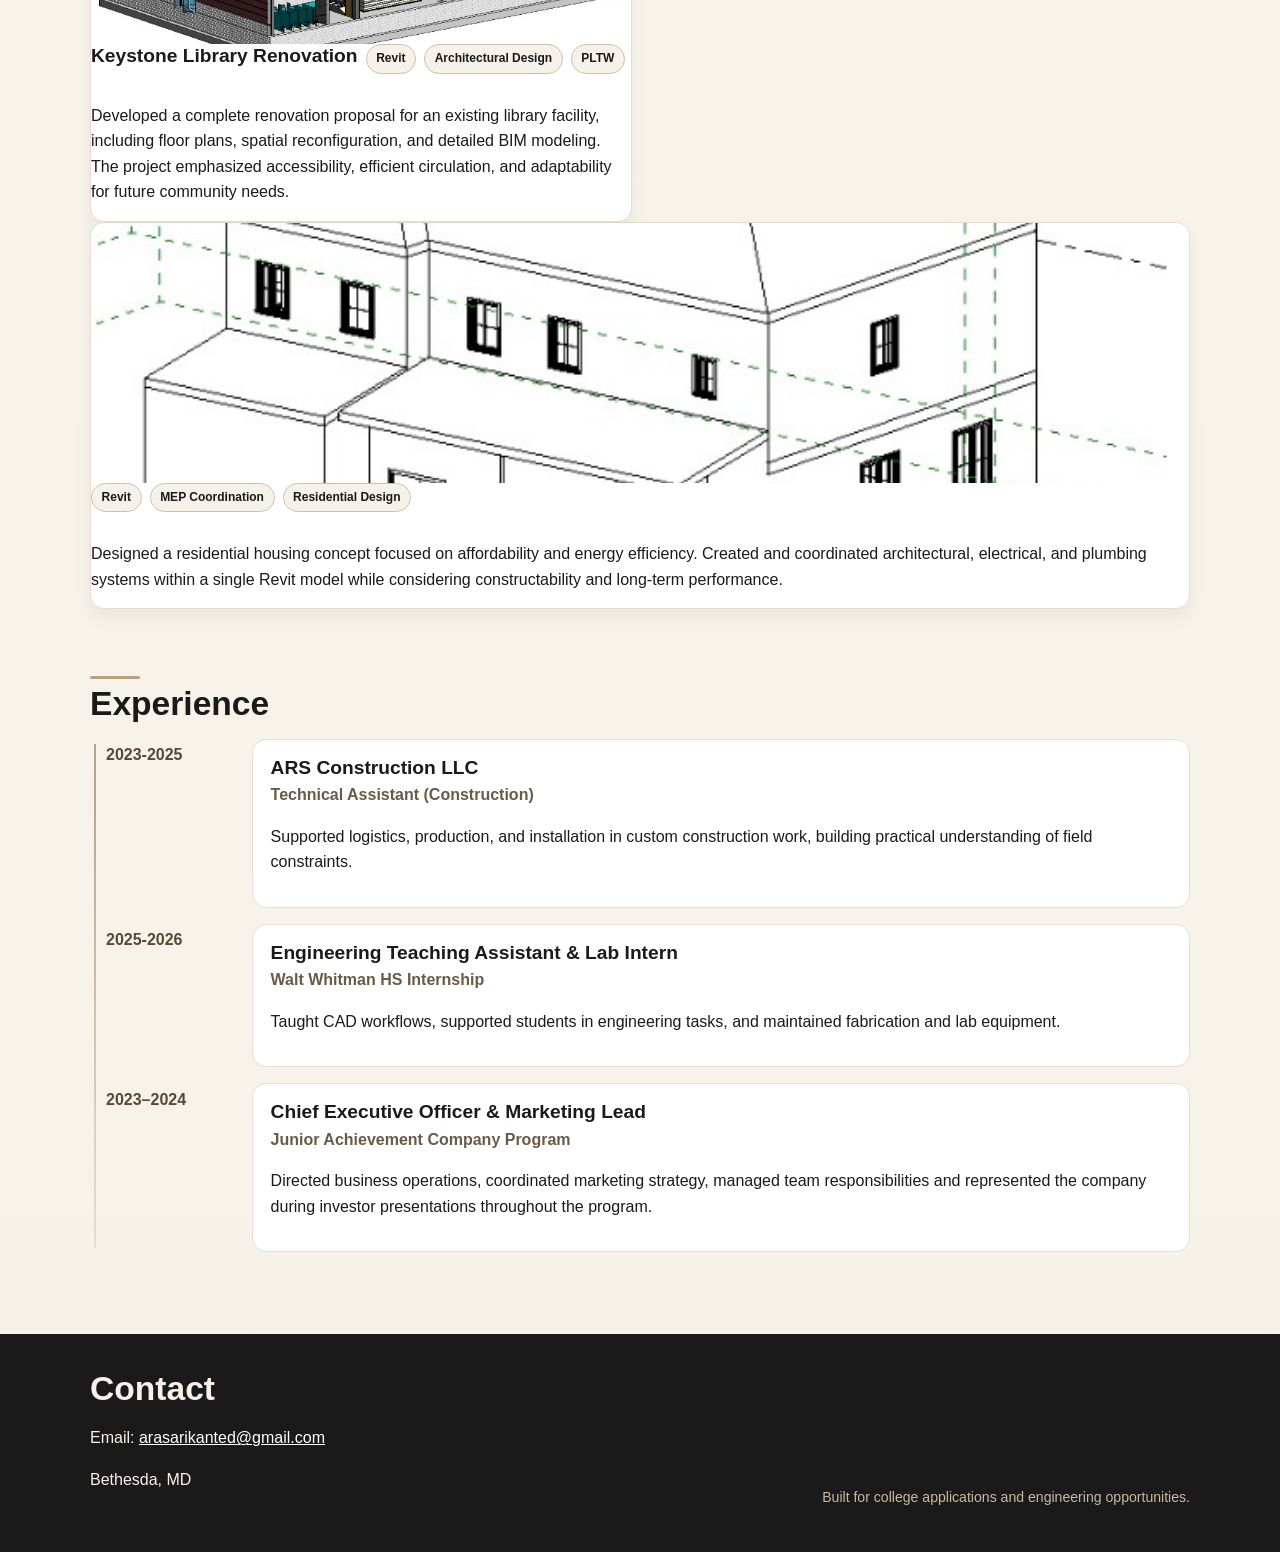
==== commit cbae15e4: "Update index.html" ====
--- a/index.html
+++ b/index.html
@@ -97,7 +97,7 @@
           <article class="project card">
             <div class="project-media">
               <img
-                src="https://placehold.co/900x520/f6f1e9/1b1b1b?text=Keystone+Library+Renovation"
+                src="assets/keystone-library-1.jpg"
                 alt="Keystone Library renovation floor plan and Revit model"
               />
             </div>
@@ -119,7 +119,7 @@
           <article class="project card">
             <div class="project-media">
               <img
-                src="https://placehold.co/900x520/f6f1e9/1b1b1b?text=SDONC+Affordable+Housing+Design"
+                src="assets/sdonc-house.jpg"
                 alt="Affordable housing Revit model and plan set"
               />
             </div>
--- a/styles.css
+++ b/styles.css
@@ -242,9 +242,7 @@
 
 .project-media img {
   width: 100%;
-  border-radius: 0;
-  border: 0;
-  aspect-ratio: 16 / 10;
+  height: 260px;
   object-fit: cover;
   display: block;
 }
@@ -376,3 +374,13 @@
 .timeline-card .meta {
   color: #6a5a48;
 }
+
+.project {
+  display: flex;
+  flex-direction: column;
+}
+
+.project-body {
+  padding: 1rem 1.1rem 1.1rem;
+  flex-grow: 1;
+}
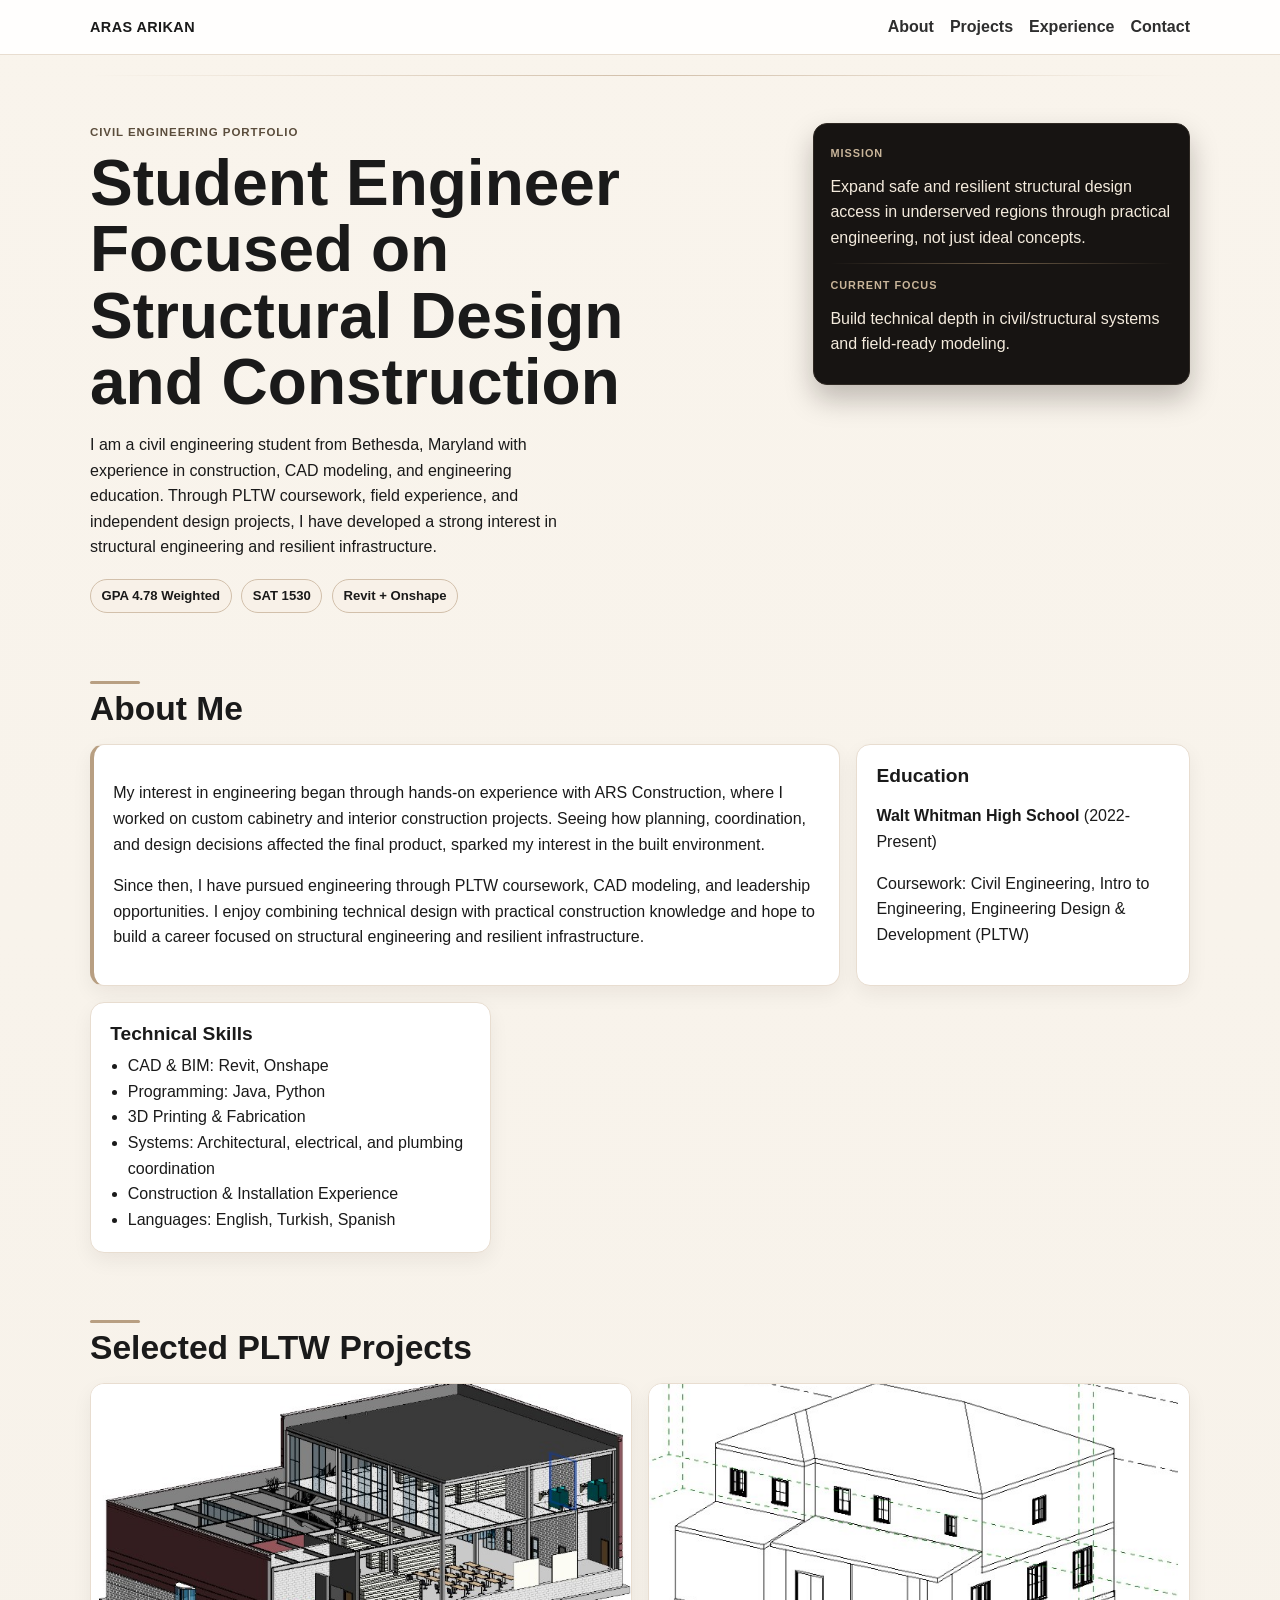
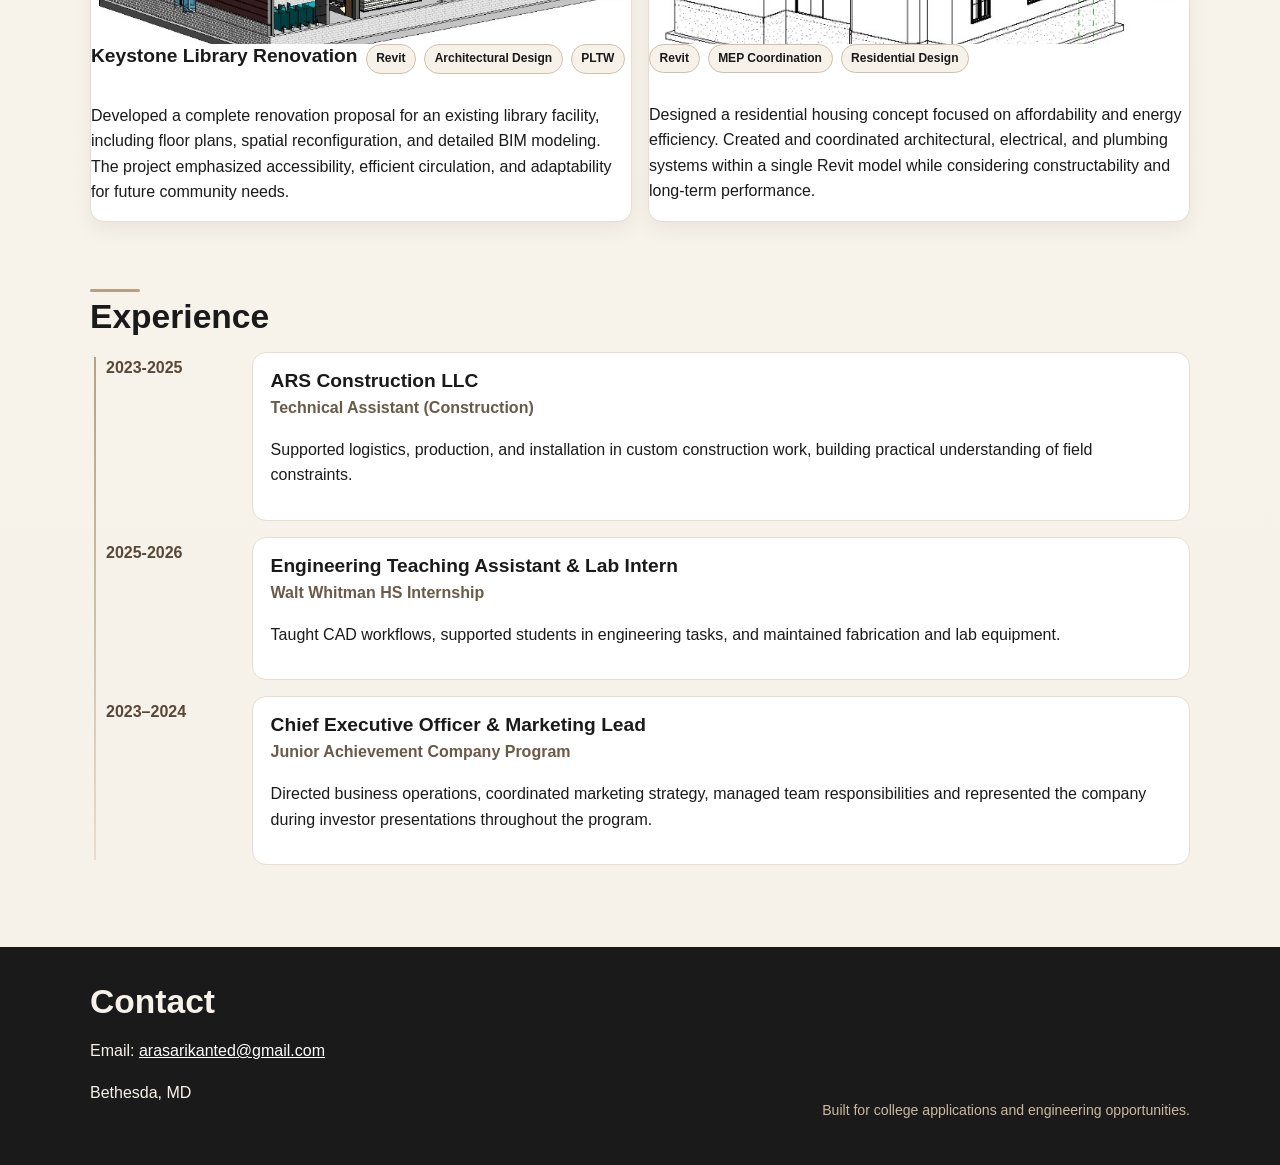
==== commit a9b6a168: "Update index.html" ====
--- a/index.html
+++ b/index.html
@@ -113,7 +113,6 @@
                 The project emphasized accessibility, efficient circulation, and adaptability
                 for future community needs.
               </p>
-            </div>
           </article>
 
           <article class="project card">
@@ -136,7 +135,6 @@
               </p>
             </div>
           </article>
-        </div>
       </section>
 
       <section id="experience" class="section container">
